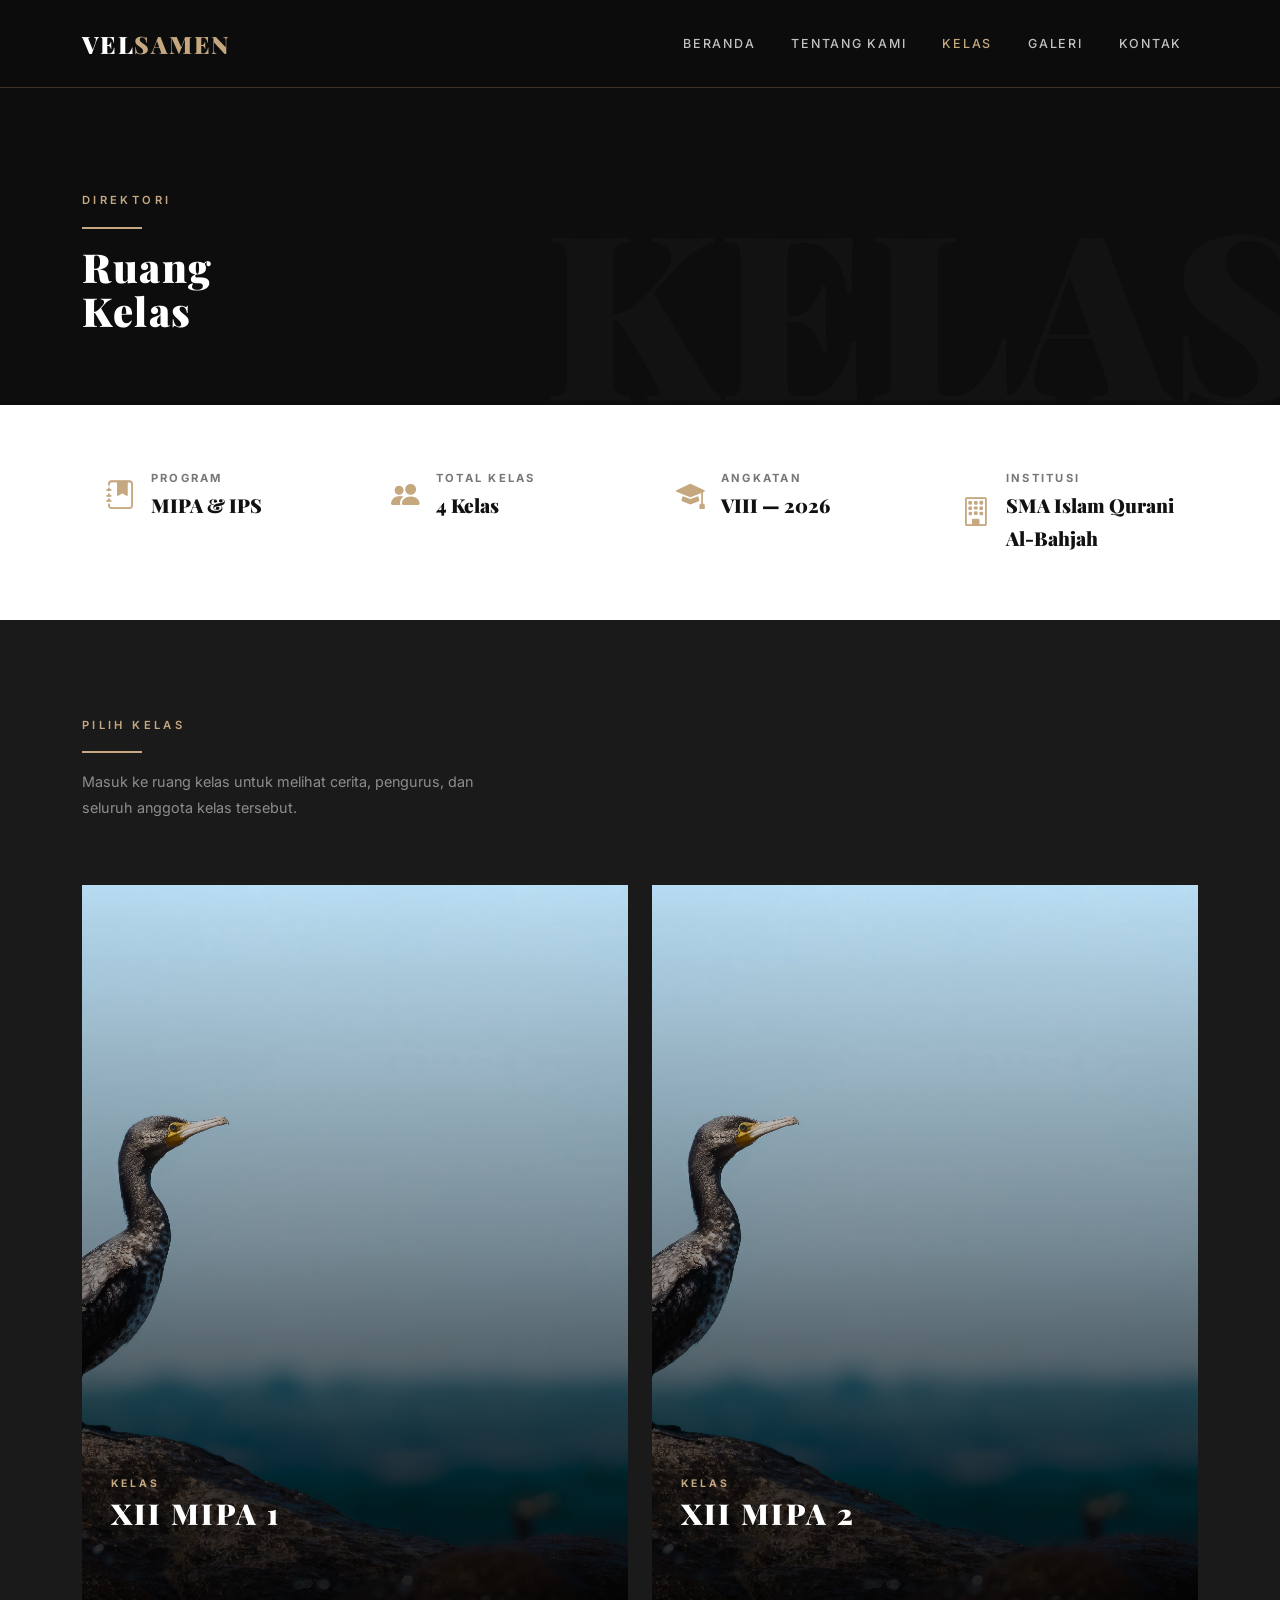
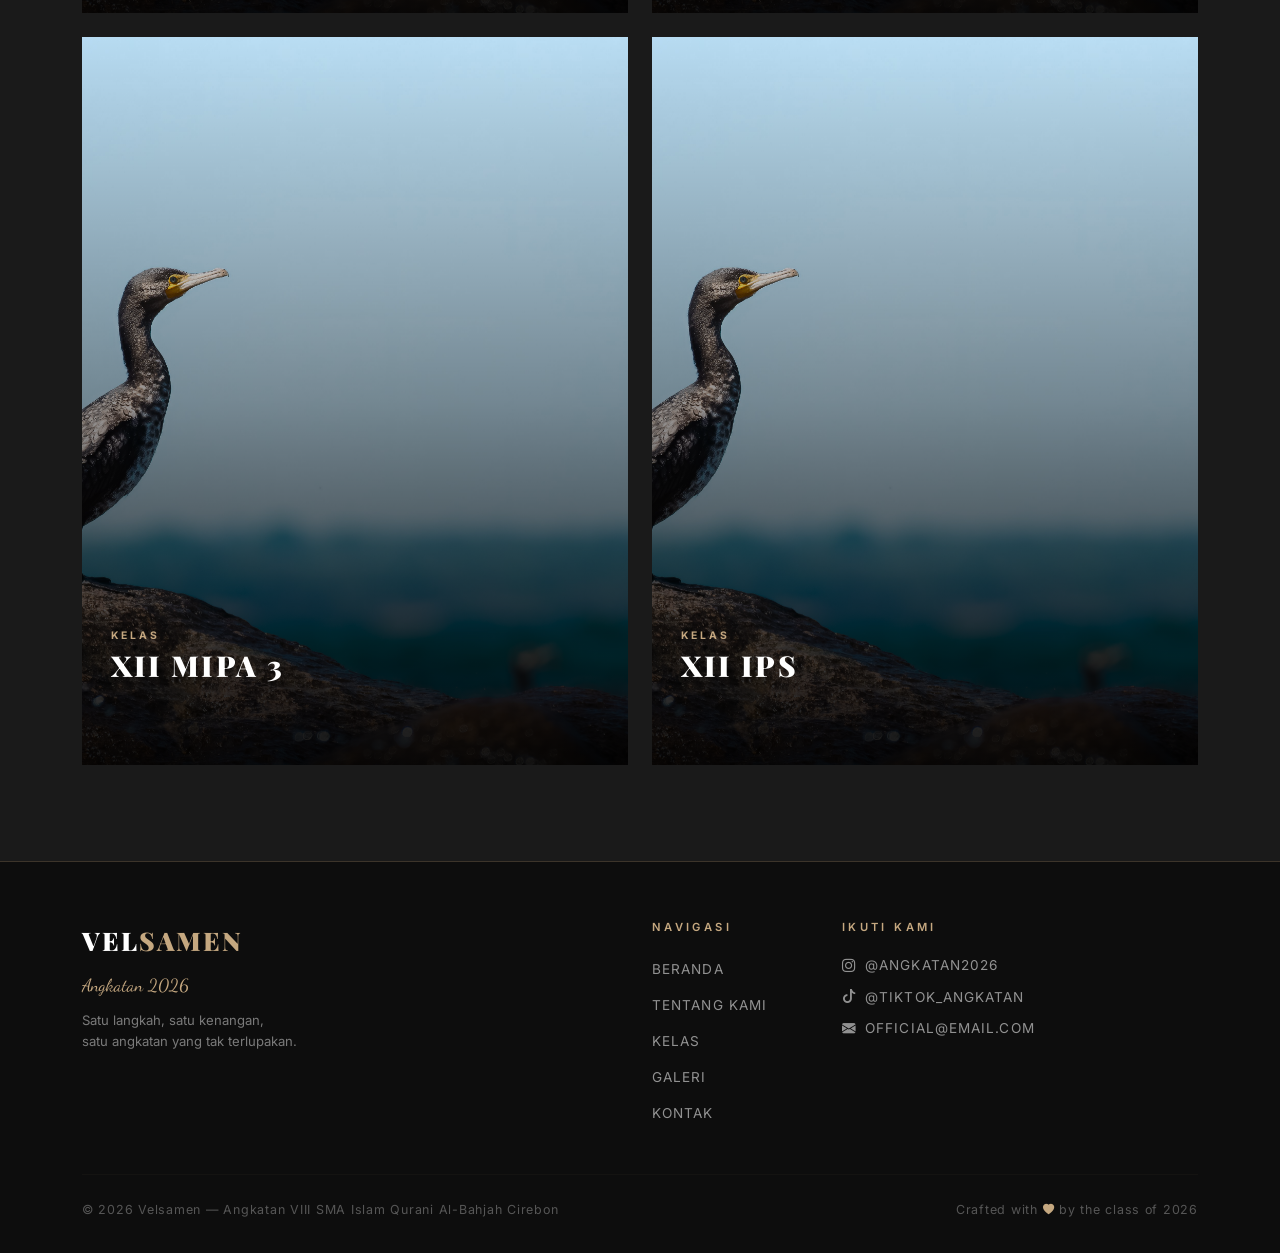
==== kelas.html @ 9e5c33f0 "initial commit" ====
<!DOCTYPE html>
<html lang="id">
<head>
  <meta charset="UTF-8">
  <meta name="viewport" content="width=device-width, initial-scale=1.0">
  <title>Direktori Kelas — Velsamen 2026</title>
  <link rel="stylesheet" href="assets/css/bootstrap.min.css">
  <link rel="stylesheet" href="assets/css/vendor/bootstrap-icons/bootstrap-icons.css">
  <link rel="stylesheet" href="assets/css/global.css">
  <link rel="stylesheet" href="assets/css/kelas.css">
</head>
<body>

  <!-- NAVBAR -->
  <div id="navbar-placeholder"></div>

  <!-- =========================================================
       PAGE HERO
  ========================================================== -->
  <section class="kelas-hero">
    <div class="container">
      <p class="section-label mb-2">Direktori</p>
      <span class="accent-line mb-3"></span>
      <h1 class="page-hero-title">
        Ruang<br>Kelas
      </h1>
    </div>
  </section>

  <!-- =========================================================
       INFO STRIP (White Block)
  ========================================================== -->
  <div class="kelas-info-strip">
    <div class="container">
      <div class="row justify-content-center gy-3">
        <div class="col-12 col-sm-6 col-lg-3">
          <div class="info-strip-item">
            <i class="bi bi-journal-bookmark-fill info-strip-icon"></i>
            <div>
              <div class="info-strip-label">Program</div>
              <div class="info-strip-value">MIPA &amp; IPS</div>
            </div>
          </div>
        </div>
        <div class="col-12 col-sm-6 col-lg-3">
          <div class="info-strip-item">
            <i class="bi bi-people-fill info-strip-icon"></i>
            <div>
              <div class="info-strip-label">Total Kelas</div>
              <div class="info-strip-value">4 Kelas</div>
            </div>
          </div>
        </div>
        <div class="col-12 col-sm-6 col-lg-3">
          <div class="info-strip-item">
            <i class="bi bi-mortarboard-fill info-strip-icon"></i>
            <div>
              <div class="info-strip-label">Angkatan</div>
              <div class="info-strip-value">VIII — 2026</div>
            </div>
          </div>
        </div>
        <div class="col-12 col-sm-6 col-lg-3">
          <div class="info-strip-item">
            <i class="bi bi-building info-strip-icon"></i>
            <div>
              <div class="info-strip-label">Institusi</div>
              <div class="info-strip-value">SMA Islam Qurani Al-Bahjah</div>
            </div>
          </div>
        </div>
      </div>
    </div>
  </div>

  <!-- =========================================================
       CLASS CARDS GRID
  ========================================================== -->
  <section class="kelas-grid-section section-padding">
    <div class="container">
      <div class="row mb-5">
        <div class="col-12">
          <p class="section-label mb-2">Pilih Kelas</p>
          <span class="accent-line mb-3"></span>
          <p style="font-size:0.9rem;color:rgba(255,255,255,0.5);max-width:440px;line-height:1.8;">
            Masuk ke ruang kelas untuk melihat cerita, pengurus, dan seluruh anggota kelas tersebut.
          </p>
        </div>
      </div>
      <div class="row row-cols-1 row-cols-md-2 g-4">

        <!-- XII MIPA 1 -->
        <div class="col">
          <a class="class-card" href="kelas/xii-mipa1.html">
            <img src="assets/img/temp/temp_img.jpg" alt="XII MIPA 1">
            <div class="class-card-overlay">
              <span class="class-card-label">Kelas</span>
              <h2 class="class-card-name">XII MIPA 1</h2>
              <span class="class-card-btn">
                Masuk ke Ruang Kelas <i class="bi bi-arrow-right-short"></i>
              </span>
            </div>
          </a>
        </div>

        <!-- XII MIPA 2 -->
        <div class="col">
          <a class="class-card" href="kelas/xii-mipa2.html">
            <img src="assets/img/temp/temp_img.jpg" alt="XII MIPA 2">
            <div class="class-card-overlay">
              <span class="class-card-label">Kelas</span>
              <h2 class="class-card-name">XII MIPA 2</h2>
              <span class="class-card-btn">
                Masuk ke Ruang Kelas <i class="bi bi-arrow-right-short"></i>
              </span>
            </div>
          </a>
        </div>

        <!-- XII MIPA 3 -->
        <div class="col">
          <a class="class-card" href="kelas/xii-mipa3.html">
            <img src="assets/img/temp/temp_img.jpg" alt="XII MIPA 3">
            <div class="class-card-overlay">
              <span class="class-card-label">Kelas</span>
              <h2 class="class-card-name">XII MIPA 3</h2>
              <span class="class-card-btn">
                Masuk ke Ruang Kelas <i class="bi bi-arrow-right-short"></i>
              </span>
            </div>
          </a>
        </div>

        <!-- XII IPS -->
        <div class="col">
          <a class="class-card" href="kelas/xii-ips.html">
            <img src="assets/img/temp/temp_img.jpg" alt="XII IPS">
            <div class="class-card-overlay">
              <span class="class-card-label">Kelas</span>
              <h2 class="class-card-name">XII IPS</h2>
              <span class="class-card-btn">
                Masuk ke Ruang Kelas <i class="bi bi-arrow-right-short"></i>
              </span>
            </div>
          </a>
        </div>

      </div>
    </div>
  </section>

  <!-- FOOTER -->
  <div id="footer-placeholder"></div>

  <!-- SCRIPTS -->
  <script src="assets/js/jquery.min.js"></script>
  <script src="assets/js/bootstrap.bundle.min.js"></script>
  <script src="assets/js/global.js"></script>
  <script src="assets/js/kelas.js"></script>
</body>
</html>
---- assets/css/global.css ----
/* =========================================
   GLOBAL.CSS — Velsamen Angkatan 2026
   Base variables, typography, shared rules
   ========================================= */

@import url('https://fonts.googleapis.com/css2?family=Playfair+Display:wght@700;900&family=Dancing+Script:wght@400;600&family=Inter:wght@300;400;500;600&display=swap');

/* --- CSS Variables --- */
:root {
  --clr-bg-dark:    #121212;
  --clr-bg-dark2:   #1a1a1a;
  --clr-bg-dark3:   #0d0d0d;
  --clr-white:      #ffffff;
  --clr-light:      #f5f5f5;
  --clr-accent:     #C5A880;
  --clr-accent2:    #D4AF37;
  --clr-text-dark:  #111111;
  --clr-text-muted: #888888;
  --clr-border:     rgba(197,168,128,0.25);
  --font-heading:   'Playfair Display', Georgia, serif;
  --font-script:    'Dancing Script', cursive;
  --font-body:      'Inter', Helvetica, Arial, sans-serif;
  --transition:     all 0.35s ease;
}

/* --- Base Reset & Body --- */
*, *::before, *::after { box-sizing: border-box; }

html { scroll-behavior: smooth; }

body {
  font-family: var(--font-body);
  background-color: var(--clr-bg-dark);
  color: var(--clr-white);
  line-height: 1.75;
  font-size: 1rem;
  overflow-x: hidden;
}

/* --- Typography --- */
h1, h2, h3, h4, h5, h6 {
  font-family: var(--font-heading);
  font-weight: 900;
  letter-spacing: 0.04em;
  line-height: 1.1;
}

.text-script {
  font-family: var(--font-script);
  font-weight: 400;
  color: var(--clr-accent);
  font-size: 1.4em;
}

.text-accent { color: var(--clr-accent); }
.text-accent2 { color: var(--clr-accent2); }

/* --- Section Utilities --- */
.section-dark {
  background-color: var(--clr-bg-dark);
  color: var(--clr-white);
}

.section-dark2 {
  background-color: var(--clr-bg-dark2);
  color: var(--clr-white);
}

.section-dark3 {
  background-color: var(--clr-bg-dark3);
  color: var(--clr-white);
}

.section-white {
  background-color: var(--clr-white);
  color: var(--clr-text-dark);
}

.section-padding {
  padding-top: 6rem;
  padding-bottom: 6rem;
}

/* --- Divider Line --- */
.accent-line {
  display: block;
  width: 60px;
  height: 2px;
  background: var(--clr-accent);
  margin: 1rem 0;
}

.accent-line.center { margin: 1rem auto; }

/* --- Buttons --- */
.btn-accent {
  background-color: var(--clr-accent);
  color: var(--clr-text-dark);
  border: none;
  font-family: var(--font-body);
  font-weight: 600;
  text-transform: uppercase;
  letter-spacing: 0.12em;
  padding: 0.75rem 2.2rem;
  border-radius: 0;
  transition: var(--transition);
}

.btn-accent:hover {
  background-color: var(--clr-accent2);
  color: var(--clr-text-dark);
  transform: translateY(-2px);
}

.btn-outline-accent {
  background: transparent;
  color: var(--clr-accent);
  border: 1.5px solid var(--clr-accent);
  font-family: var(--font-body);
  font-weight: 600;
  text-transform: uppercase;
  letter-spacing: 0.12em;
  padding: 0.75rem 2.2rem;
  border-radius: 0;
  transition: var(--transition);
}

.btn-outline-accent:hover {
  background-color: var(--clr-accent);
  color: var(--clr-text-dark);
}

.btn-outline-white {
  background: transparent;
  color: var(--clr-white);
  border: 1.5px solid var(--clr-white);
  font-family: var(--font-body);
  font-weight: 600;
  text-transform: uppercase;
  letter-spacing: 0.12em;
  padding: 0.75rem 2.2rem;
  border-radius: 0;
  transition: var(--transition);
}

.btn-outline-white:hover {
  background-color: var(--clr-white);
  color: var(--clr-text-dark);
}

/* --- Navbar (injected via global.js) --- */
#navbar-placeholder .navbar {
  background-color: rgba(13,13,13,0.96);
  backdrop-filter: blur(12px);
  border-bottom: 1px solid var(--clr-border);
  padding: 1.1rem 0;
  transition: var(--transition);
}

#navbar-placeholder .navbar-brand {
  font-family: var(--font-heading);
  font-size: 1.5rem;
  font-weight: 900;
  color: var(--clr-white);
  letter-spacing: 0.06em;
  text-transform: uppercase;
}

#navbar-placeholder .navbar-brand span {
  color: var(--clr-accent);
}

#navbar-placeholder .nav-link {
  font-family: var(--font-body);
  font-size: 0.78rem;
  font-weight: 500;
  color: rgba(255,255,255,0.75) !important;
  text-transform: uppercase;
  letter-spacing: 0.14em;
  padding: 0.4rem 1rem !important;
  transition: var(--transition);
}

#navbar-placeholder .nav-link:hover,
#navbar-placeholder .nav-link.active {
  color: var(--clr-accent) !important;
}

#navbar-placeholder .navbar-toggler {
  border-color: var(--clr-border);
}

#navbar-placeholder .navbar-toggler-icon {
  background-image: url("data:image/svg+xml,%3csvg xmlns='http://www.w3.org/2000/svg' viewBox='0 0 30 30'%3e%3cpath stroke='rgba%28197%2C168%2C128%2C1%29' stroke-linecap='round' stroke-miterlimit='10' stroke-width='2' d='M4 7h22M4 15h22M4 23h22'/%3e%3c/svg%3e");
}

/* --- Footer (injected via global.js) --- */
#footer-placeholder footer {
  background-color: var(--clr-bg-dark3);
  border-top: 1px solid var(--clr-border);
  padding: 3.5rem 0 2rem;
}

#footer-placeholder .footer-brand {
  font-family: var(--font-heading);
  font-size: 1.6rem;
  font-weight: 900;
  color: var(--clr-white);
  text-transform: uppercase;
  letter-spacing: 0.08em;
}

#footer-placeholder .footer-brand span {
  color: var(--clr-accent);
}

#footer-placeholder .footer-link {
  color: rgba(255,255,255,0.55);
  text-decoration: none;
  font-size: 0.85rem;
  letter-spacing: 0.08em;
  text-transform: uppercase;
  transition: var(--transition);
}

#footer-placeholder .footer-link:hover {
  color: var(--clr-accent);
}

#footer-placeholder .footer-copy {
  font-size: 0.78rem;
  color: rgba(255,255,255,0.3);
  letter-spacing: 0.06em;
}

/* --- Image Utilities --- */
.img-cover {
  width: 100%;
  height: 100%;
  object-fit: cover;
  object-position: center;
  display: block;
}

/* --- Section Label --- */
.section-label {
  font-size: 0.7rem;
  font-weight: 600;
  text-transform: uppercase;
  letter-spacing: 0.3em;
  color: var(--clr-accent);
}

/* --- Scrollbar --- */
::-webkit-scrollbar { width: 5px; }
::-webkit-scrollbar-track { background: var(--clr-bg-dark3); }
::-webkit-scrollbar-thumb { background: var(--clr-accent); border-radius: 3px; }

/* --- Selection --- */
::selection {
  background-color: var(--clr-accent);
  color: var(--clr-text-dark);
}

/* --- Page Loading Fade --- */
body { animation: fadeIn 0.4s ease; }
@keyframes fadeIn { from { opacity: 0; } to { opacity: 1; } }
---- assets/css/kelas.css ----
/* =========================================
   KELAS.CSS — Hub Kelas page styles
   ========================================= */

/* --- Page Banner --- */
.kelas-hero {
  min-height: 45vh;
  background-color: var(--clr-bg-dark3);
  padding-top: 7rem;
  padding-bottom: 4rem;
  display: flex;
  align-items: flex-end;
  position: relative;
  overflow: hidden;
}

.kelas-hero::after {
  content: 'KELAS';
  font-family: var(--font-heading);
  font-size: 18vw;
  font-weight: 900;
  color: rgba(255,255,255,0.025);
  position: absolute;
  right: -2rem;
  bottom: -1rem;
  line-height: 1;
  pointer-events: none;
  user-select: none;
}

/* --- Class Cards Grid --- */
.kelas-grid-section {
  background-color: var(--clr-bg-dark2);
}

.class-card {
  position: relative;
  overflow: hidden;
  cursor: pointer;
  display: block;
  text-decoration: none;
  aspect-ratio: 3/4;
}

.class-card img {
  width: 100%;
  height: 100%;
  object-fit: cover;
  object-position: center top;
  transition: transform 0.6s ease;
  display: block;
}

.class-card:hover img {
  transform: scale(1.08);
}

.class-card-overlay {
  position: absolute;
  inset: 0;
  background: linear-gradient(
    to top,
    rgba(0,0,0,0.92) 0%,
    rgba(0,0,0,0.4) 50%,
    transparent 100%
  );
  display: flex;
  flex-direction: column;
  justify-content: flex-end;
  padding: 2rem 1.8rem;
  transition: var(--transition);
}

.class-card:hover .class-card-overlay {
  background: linear-gradient(
    to top,
    rgba(0,0,0,0.96) 0%,
    rgba(0,0,0,0.55) 50%,
    rgba(0,0,0,0.1) 100%
  );
}

.class-card-label {
  font-size: 0.65rem;
  font-weight: 700;
  text-transform: uppercase;
  letter-spacing: 0.3em;
  color: var(--clr-accent);
  margin-bottom: 0.4rem;
}

.class-card-name {
  font-family: var(--font-heading);
  font-size: 1.8rem;
  font-weight: 900;
  text-transform: uppercase;
  letter-spacing: 0.08em;
  color: var(--clr-white);
  line-height: 1;
  margin-bottom: 1.2rem;
}

.class-card-btn {
  display: inline-flex;
  align-items: center;
  gap: 0.4rem;
  font-size: 0.72rem;
  font-weight: 600;
  text-transform: uppercase;
  letter-spacing: 0.18em;
  color: var(--clr-white);
  text-decoration: none;
  border-bottom: 1px solid var(--clr-accent);
  padding-bottom: 2px;
  transform: translateY(10px);
  opacity: 0;
  transition: all 0.3s ease;
}

.class-card:hover .class-card-btn {
  opacity: 1;
  transform: translateY(0);
}

.class-card-btn i {
  font-size: 1.1rem;
  color: var(--clr-accent);
  transition: transform 0.25s;
}

.class-card-btn:hover i {
  transform: translateX(4px);
}

/* --- Kelas Info Strip --- */
.kelas-info-strip {
  background-color: var(--clr-white);
  color: var(--clr-text-dark);
  padding: 3rem 0;
}

.info-strip-item {
  display: flex;
  align-items: center;
  gap: 1rem;
  padding: 1rem 1.5rem;
}

.info-strip-icon {
  font-size: 1.8rem;
  color: var(--clr-accent);
  flex-shrink: 0;
}

.info-strip-label {
  font-size: 0.7rem;
  font-weight: 700;
  text-transform: uppercase;
  letter-spacing: 0.2em;
  color: #777;
}

.info-strip-value {
  font-family: var(--font-heading);
  font-size: 1.2rem;
  font-weight: 900;
  color: var(--clr-text-dark);
}
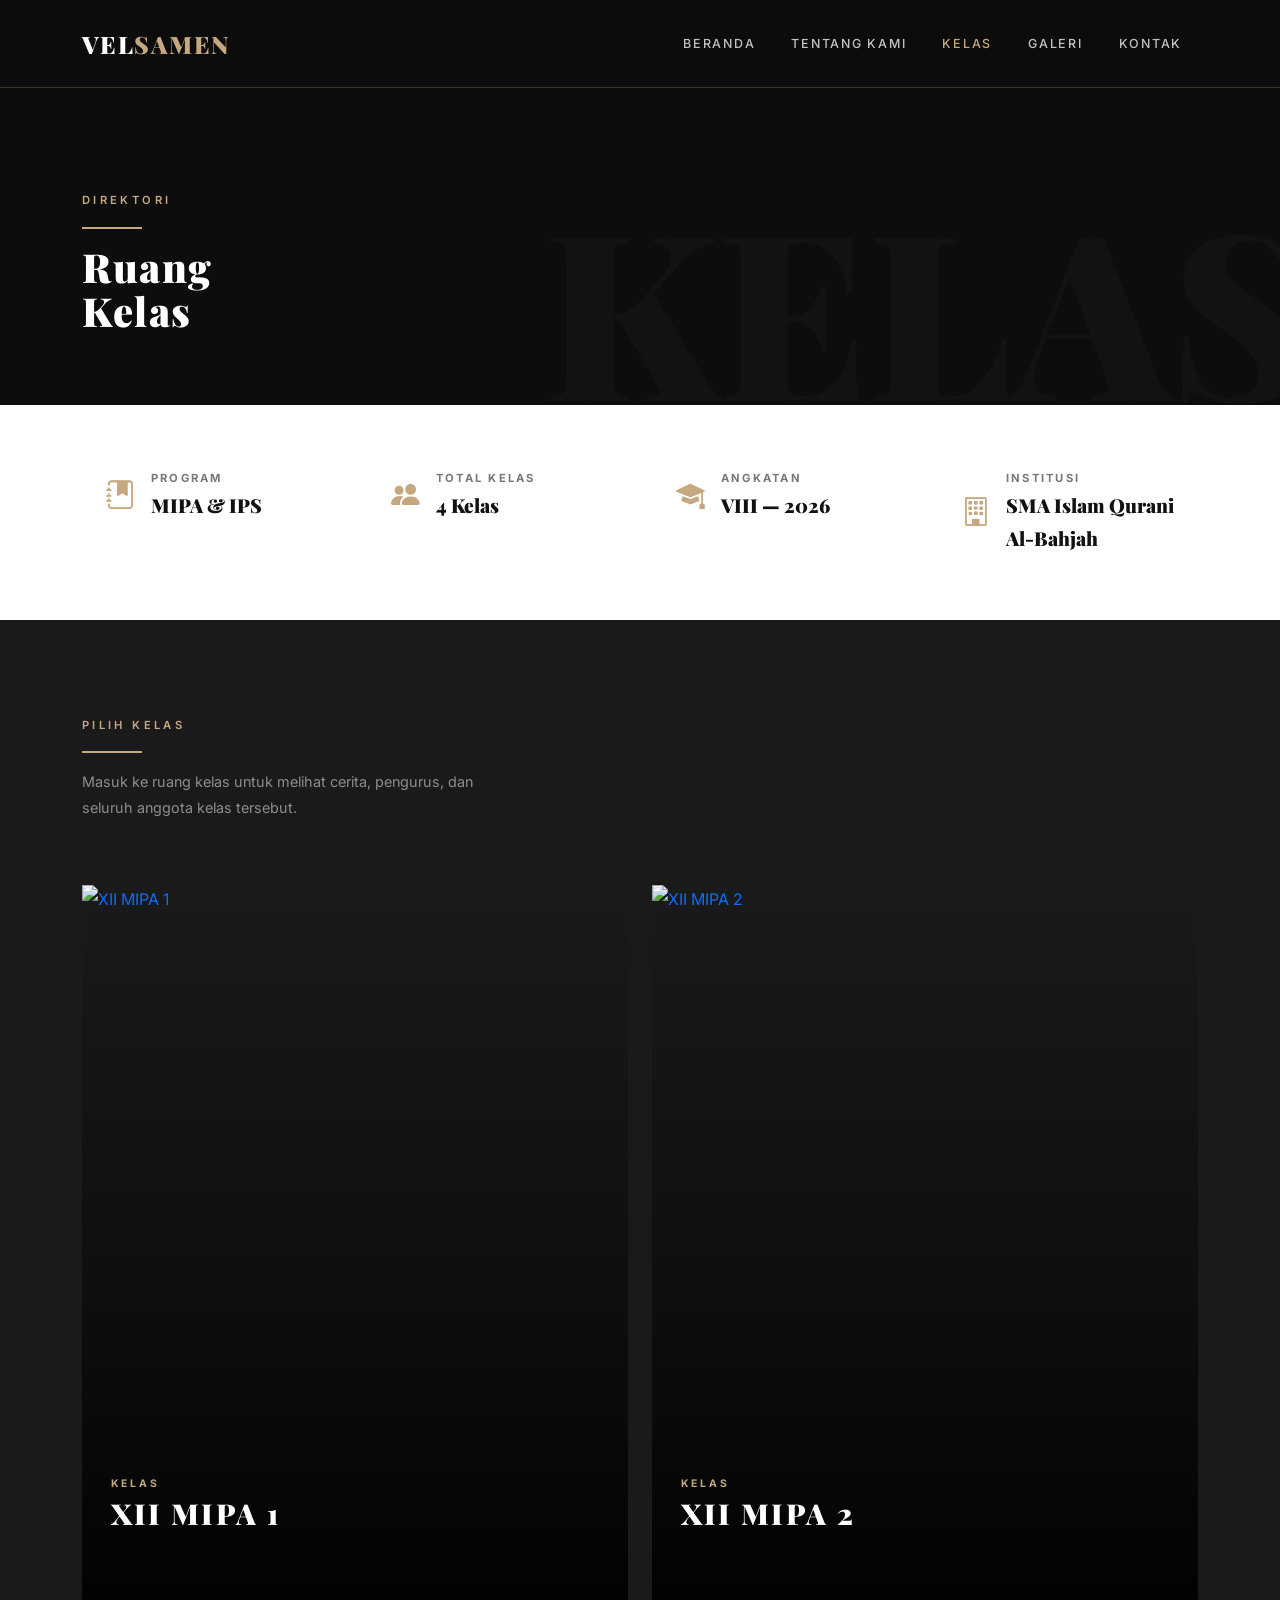
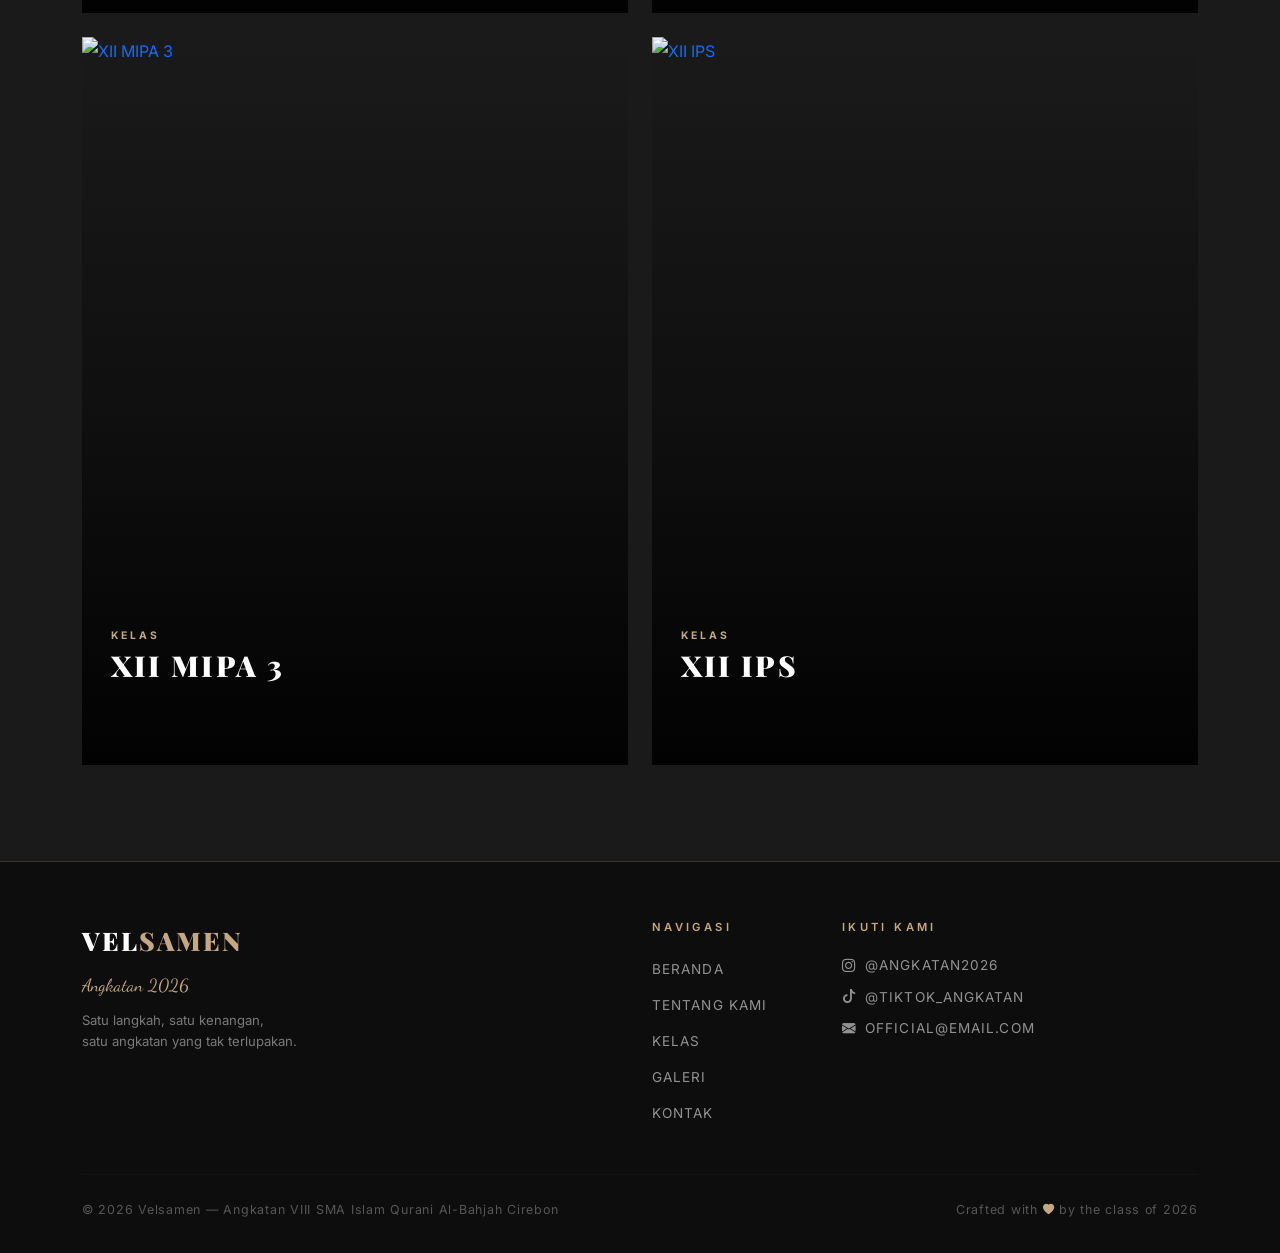
==== commit 36c79bf4: "mengganti gambar untuk cover card per kelas" ====
--- a/kelas.html
+++ b/kelas.html
@@ -92,7 +92,7 @@
         <!-- XII MIPA 1 -->
         <div class="col">
           <a class="class-card" href="kelas/xii-mipa1.html">
-            <img src="assets/img/temp/temp_img.jpg" alt="XII MIPA 1">
+            <img src="assets/img/kelas/XII 1/cover-xii-mipa1.jpg" alt="XII MIPA 1">
             <div class="class-card-overlay">
               <span class="class-card-label">Kelas</span>
               <h2 class="class-card-name">XII MIPA 1</h2>
@@ -106,7 +106,7 @@
         <!-- XII MIPA 2 -->
         <div class="col">
           <a class="class-card" href="kelas/xii-mipa2.html">
-            <img src="assets/img/temp/temp_img.jpg" alt="XII MIPA 2">
+            <img src="assets/img/kelas/XII 2/cover-xii-mipa2.jpg" alt="XII MIPA 2">
             <div class="class-card-overlay">
               <span class="class-card-label">Kelas</span>
               <h2 class="class-card-name">XII MIPA 2</h2>
@@ -120,7 +120,7 @@
         <!-- XII MIPA 3 -->
         <div class="col">
           <a class="class-card" href="kelas/xii-mipa3.html">
-            <img src="assets/img/temp/temp_img.jpg" alt="XII MIPA 3">
+            <img src="assets/img/kelas/XII 3/cover-xii-mipa3.jpg" alt="XII MIPA 3">
             <div class="class-card-overlay">
               <span class="class-card-label">Kelas</span>
               <h2 class="class-card-name">XII MIPA 3</h2>
@@ -134,7 +134,7 @@
         <!-- XII IPS -->
         <div class="col">
           <a class="class-card" href="kelas/xii-ips.html">
-            <img src="assets/img/temp/temp_img.jpg" alt="XII IPS">
+            <img src="assets/img/kelas/XII 4/cover-xii-ips.jpg" alt="XII IPS">
             <div class="class-card-overlay">
               <span class="class-card-label">Kelas</span>
               <h2 class="class-card-name">XII IPS</h2>
